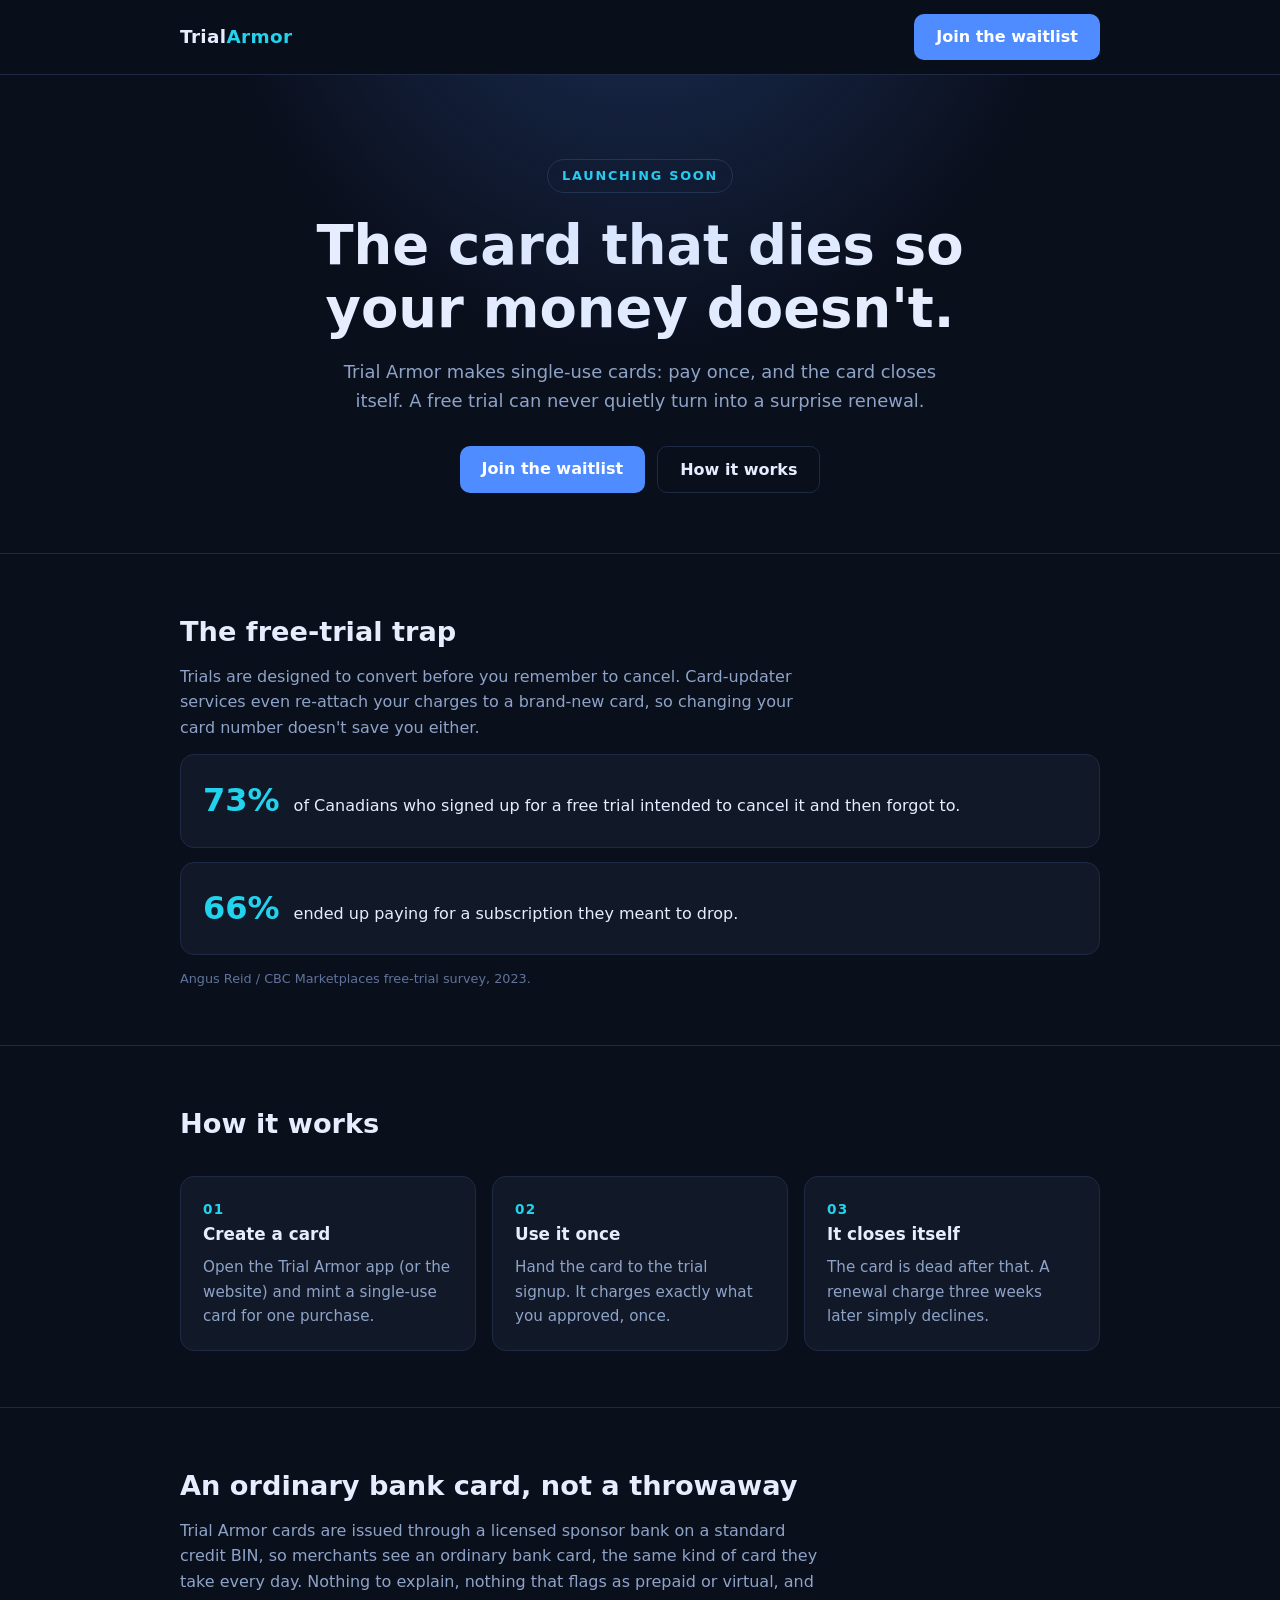
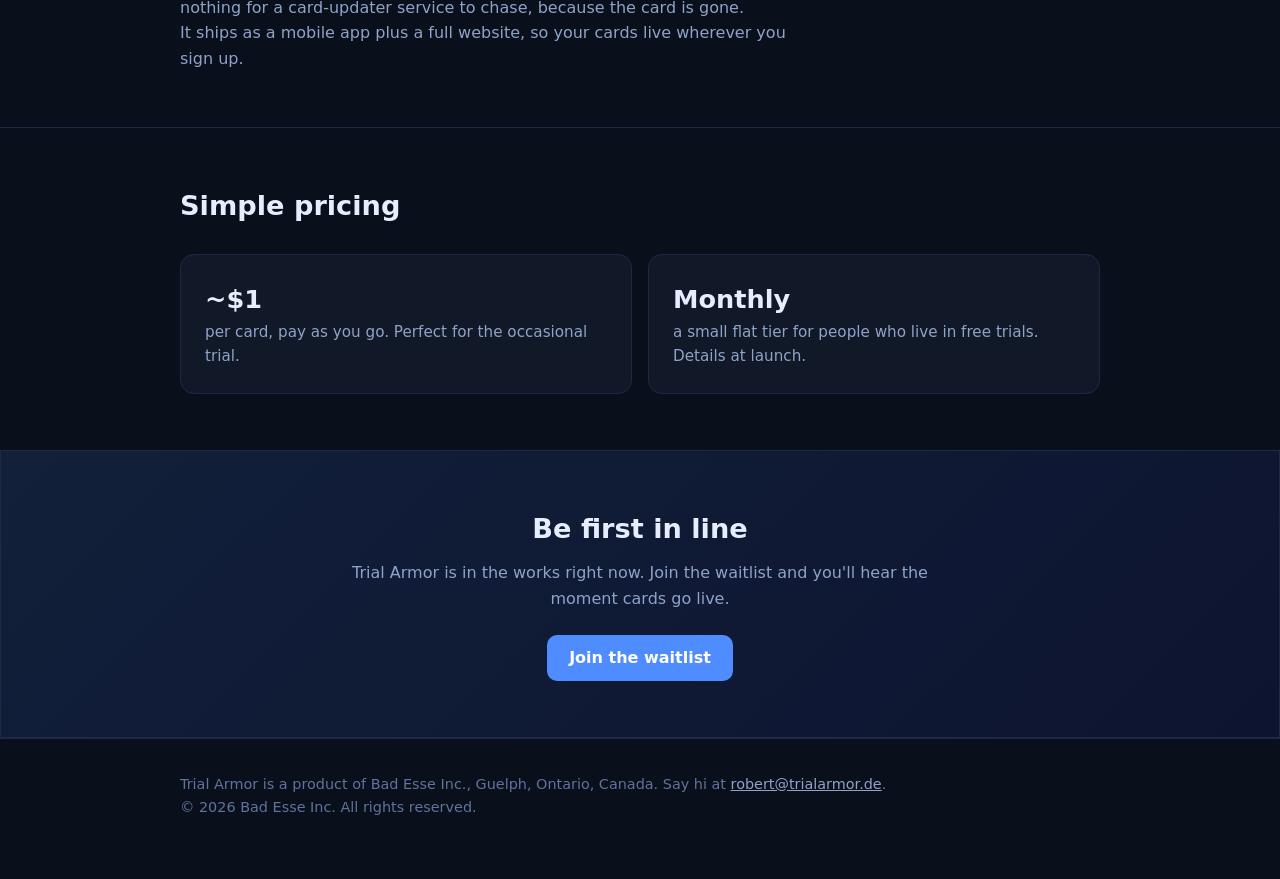
==== index.html @ 146fc326 "Trial Armor landing page" ====
<!doctype html>
<html lang="en">
<head>
<meta charset="utf-8">
<meta name="viewport" content="width=device-width, initial-scale=1">
<title>Trial Armor, the card that dies so your money doesn't</title>
<meta name="description" content="Trial Armor issues single-use cards: pay once, then the card closes itself, so a free trial never turns into a surprise renewal.">
<link rel="icon" href="data:image/svg+xml,%3Csvg xmlns='http://www.w3.org/2000/svg' viewBox='0 0 100 100'%3E%3Ctext y='.9em' font-size='90'%3E🛡️%3C/text%3E%3C/svg%3E">
<style>
:root{--bg:#0a0f1c;--panel:#111827;--ink:#e5edff;--dim:#8ea3c8;--accent:#4f8cff;--accent2:#22d3ee;--line:#1e2a44}
*{box-sizing:border-box;margin:0;padding:0}
body{background:var(--bg);color:var(--ink);font-family:ui-sans-serif,system-ui,'Segoe UI',Roboto,Helvetica,Arial,sans-serif;line-height:1.6}
.wrap{max-width:960px;margin:0 auto;padding:0 20px}
header{position:sticky;top:0;background:rgba(10,15,28,.85);backdrop-filter:blur(8px);border-bottom:1px solid var(--line)}
nav{display:flex;align-items:center;justify-content:space-between;padding:14px 0}
.logo{font-weight:800;font-size:1.15rem;letter-spacing:.02em}
.logo span{color:var(--accent2)}
.btn{display:inline-block;background:var(--accent);color:#fff;text-decoration:none;font-weight:700;padding:10px 22px;border-radius:10px;border:0;font-size:1rem;cursor:pointer}
.btn:hover{filter:brightness(1.1)}
.btn.ghost{background:transparent;border:1px solid var(--line);color:var(--ink)}
.hero{padding:84px 0 60px;text-align:center;position:relative;overflow:hidden}
.hero:before{content:'';position:absolute;inset:-40% 0 auto;height:520px;background:radial-gradient(ellipse at 50% 0%,rgba(79,140,255,.28),transparent 65%);pointer-events:none}
.badge{display:inline-block;border:1px solid var(--line);color:var(--accent2);font-size:.8rem;font-weight:700;letter-spacing:.14em;text-transform:uppercase;padding:6px 14px;border-radius:999px;margin-bottom:22px}
h1{font-size:clamp(2rem,5.5vw,3.4rem);line-height:1.15;font-weight:800;max-width:720px;margin:0 auto 18px}
.hero p.sub{color:var(--dim);font-size:1.12rem;max-width:620px;margin:0 auto 30px}
.cta-row{display:flex;gap:12px;justify-content:center;flex-wrap:wrap}
section{padding:56px 0;border-top:1px solid var(--line)}
h2{font-size:1.7rem;font-weight:800;margin-bottom:10px}
.lede{color:var(--dim);max-width:640px}
.grid{display:grid;gap:16px;margin-top:30px}
@media(min-width:720px){.grid.c3{grid-template-columns:repeat(3,1fr)}}
.card{background:var(--panel);border:1px solid var(--line);border-radius:14px;padding:22px}
.card h3{font-size:1.05rem;margin-bottom:8px}
.card .n{color:var(--accent2);font-weight:800;font-size:.85rem;letter-spacing:.1em}
.card p{color:var(--dim);font-size:.95rem}
.stat{display:flex;gap:14px;align-items:baseline;background:var(--panel);border:1px solid var(--line);border-radius:14px;padding:20px 22px;margin-top:14px}
.stat b{font-size:2rem;color:var(--accent2);white-space:nowrap}
.src{color:#5f739c;font-size:.8rem;margin-top:14px}
.price-row{display:flex;gap:16px;flex-wrap:wrap;margin-top:26px}
.price{flex:1;min-width:240px;background:var(--panel);border:1px solid var(--line);border-radius:14px;padding:24px}
.price b{font-size:1.6rem}
.price p{color:var(--dim);font-size:.95rem}
.final{background:linear-gradient(135deg,#12203a,#0d1430);border:1px solid var(--line)}
footer{padding:34px 0 60px;color:#5f739c;font-size:.9rem;border-top:1px solid var(--line)}
footer a{color:var(--dim)}
</style>
</head>
<body>
<header><div class="wrap"><nav>
<div class="logo">Trial<span>Armor</span></div>
<a class="btn" href="mailto:hello@trialarmor.de?subject=Waitlist">Join the waitlist</a>
</nav></div></header>

<div class="hero wrap">
<div class="badge">Launching soon</div>
<h1>The card that dies so your money doesn't.</h1>
<p class="sub">Trial Armor makes single-use cards: pay once, and the card closes itself. A free trial can never quietly turn into a surprise renewal.</p>
<div class="cta-row">
<a class="btn" href="mailto:hello@trialarmor.de?subject=Waitlist">Join the waitlist</a>
<a class="btn ghost" href="#how">How it works</a>
</div>
</div>

<section><div class="wrap">
<h2>The free-trial trap</h2>
<p class="lede">Trials are designed to convert before you remember to cancel. Card-updater services even re-attach your charges to a brand-new card, so changing your card number doesn't save you either.</p>
<div class="stat"><b>73%</b><span>of Canadians who signed up for a free trial intended to cancel it and then forgot to.</span></div>
<div class="stat"><b>66%</b><span>ended up paying for a subscription they meant to drop.</span></div>
<p class="src">Angus Reid / CBC Marketplaces free-trial survey, 2023.</p>
</div></section>

<section id="how"><div class="wrap">
<h2>How it works</h2>
<div class="grid c3">
<div class="card"><div class="n">01</div><h3>Create a card</h3><p>Open the Trial Armor app (or the website) and mint a single-use card for one purchase.</p></div>
<div class="card"><div class="n">02</div><h3>Use it once</h3><p>Hand the card to the trial signup. It charges exactly what you approved, once.</p></div>
<div class="card"><div class="n">03</div><h3>It closes itself</h3><p>The card is dead after that. A renewal charge three weeks later simply declines.</p></div>
</div>
</div></section>

<section><div class="wrap">
<h2>An ordinary bank card, not a throwaway</h2>
<p class="lede">Trial Armor cards are issued through a licensed sponsor bank on a standard credit BIN, so merchants see an ordinary bank card, the same kind of card they take every day. Nothing to explain, nothing that flags as prepaid or virtual, and nothing for a card-updater service to chase, because the card is gone.</p>
<p class="lede">It ships as a mobile app plus a full website, so your cards live wherever you sign up.</p>
</div></section>

<section><div class="wrap">
<h2>Simple pricing</h2>
<div class="price-row">
<div class="price"><b>~$1</b><p>per card, pay as you go. Perfect for the occasional trial.</p></div>
<div class="price"><b>Monthly</b><p>a small flat tier for people who live in free trials. Details at launch.</p></div>
</div>
</div></section>

<section class="final"><div class="wrap" style="text-align:center">
<h2>Be first in line</h2>
<p class="lede" style="margin:0 auto 24px">Trial Armor is in the works right now. Join the waitlist and you'll hear the moment cards go live.</p>
<a class="btn" href="mailto:hello@trialarmor.de?subject=Waitlist">Join the waitlist</a>
</div></section>

<footer><div class="wrap">
Trial Armor is a product of Bad Esse Inc., Guelph, Ontario, Canada. Say hi at <a href="mailto:robert@trialarmor.de">robert@trialarmor.de</a>.<br>
&copy; 2026 Bad Esse Inc. All rights reserved.
</div></footer>
</body>
</html>
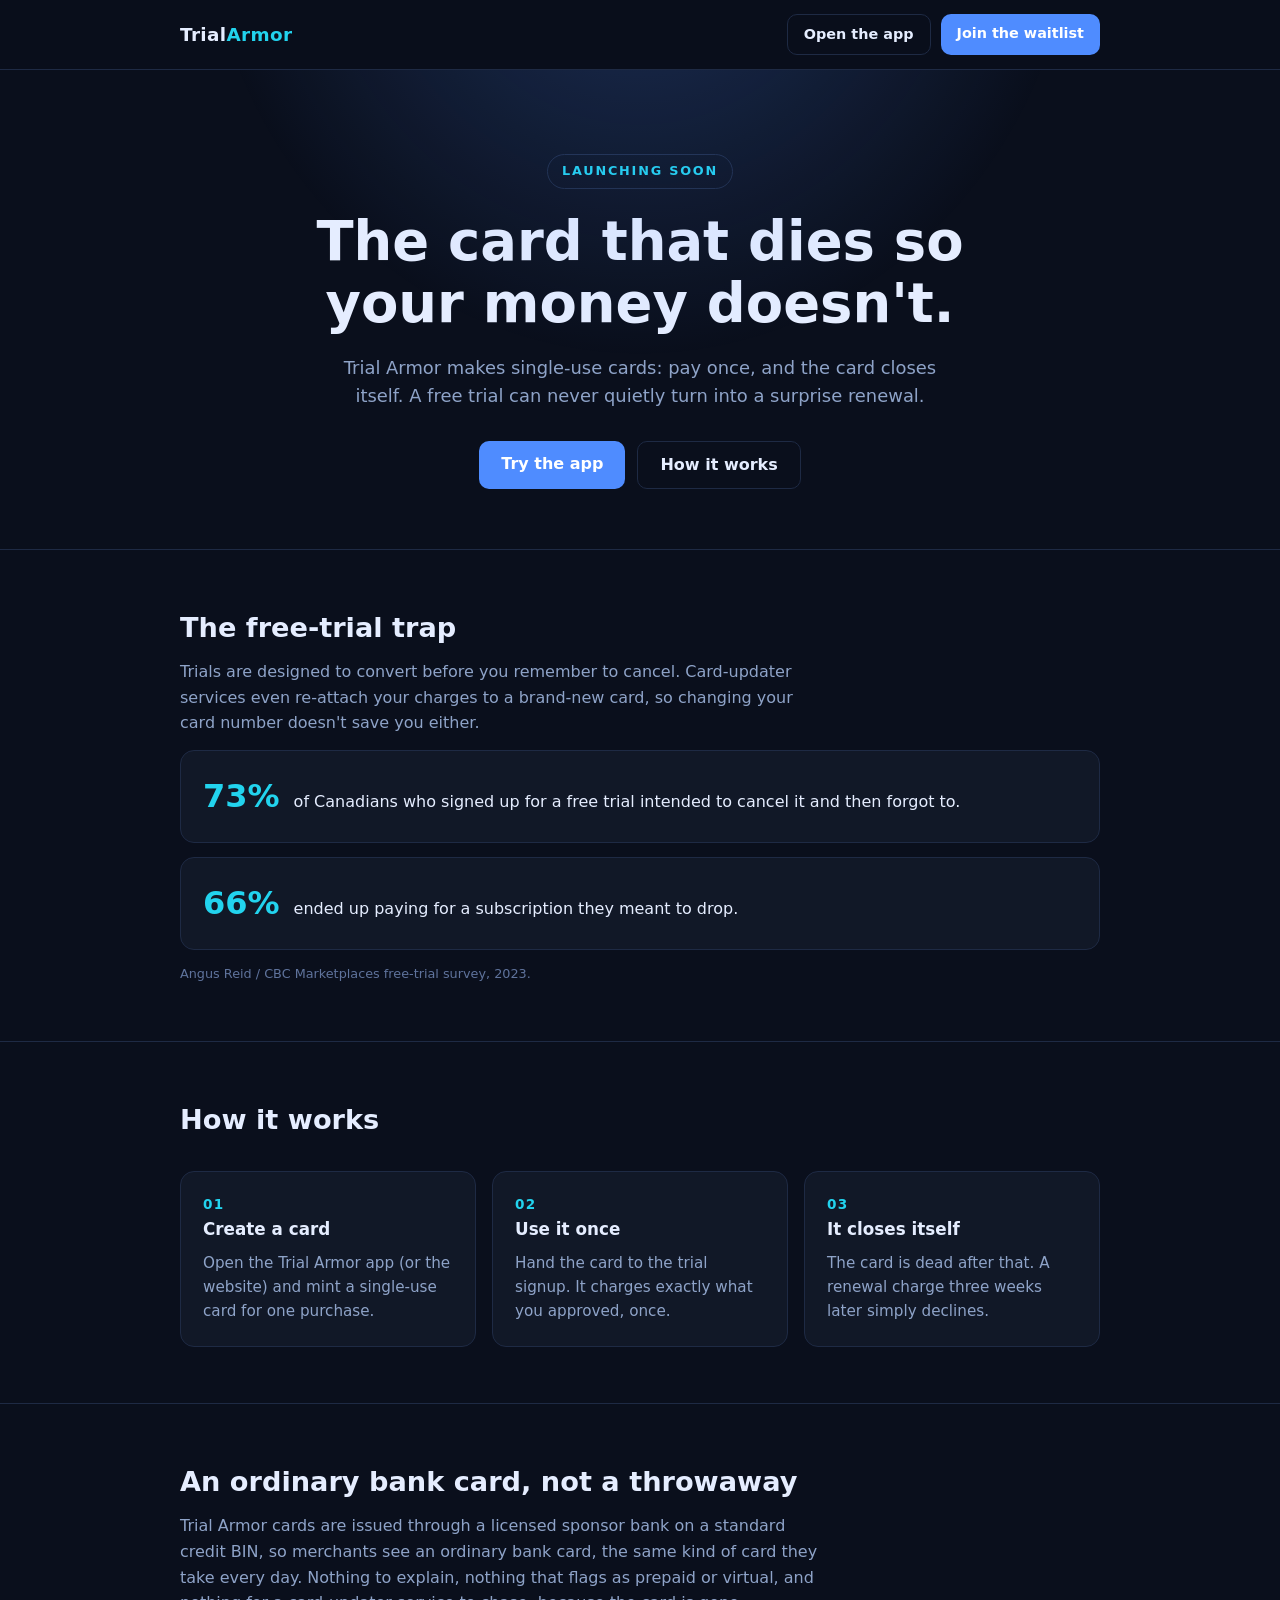
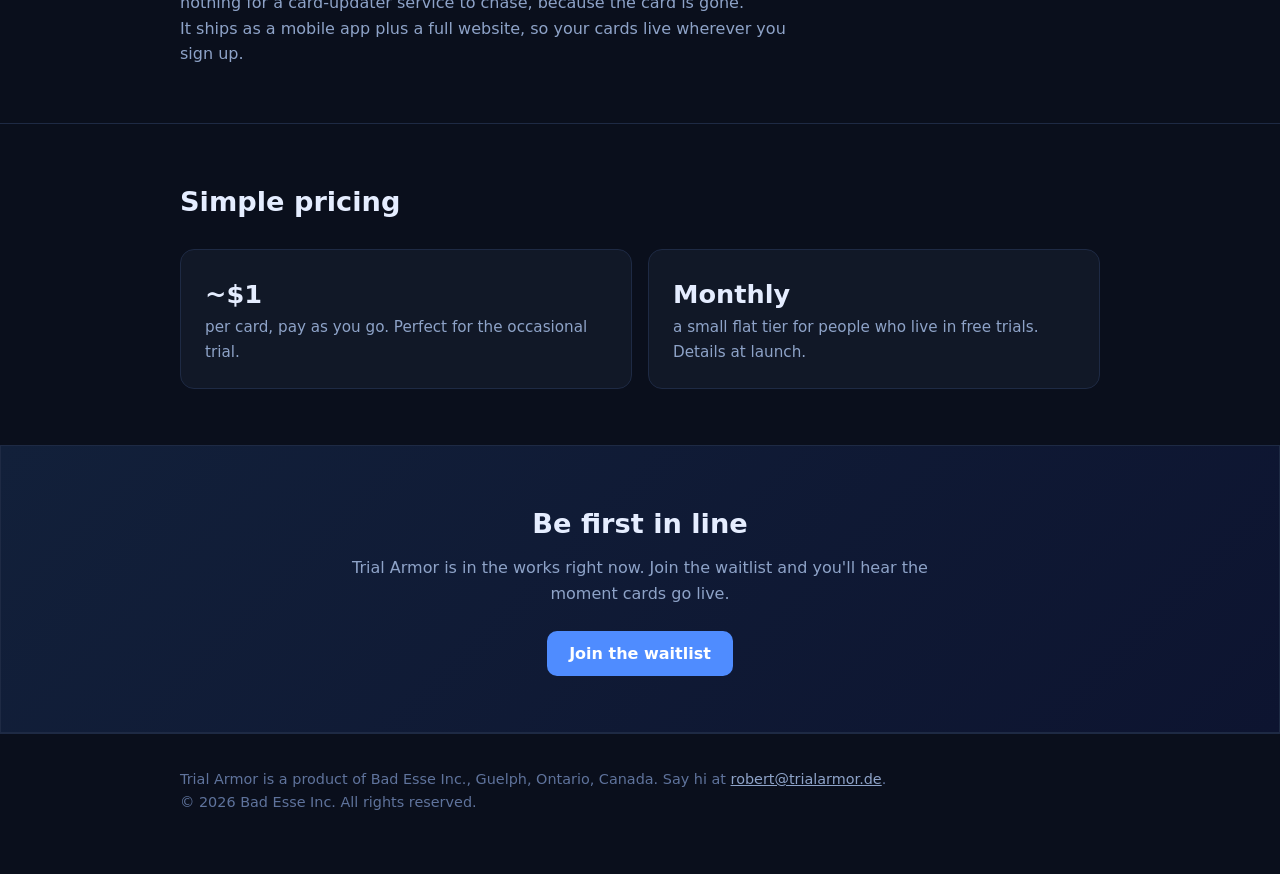
==== commit bb19f429: "Add /app and link it from the landing page" ====
--- a/index.html
+++ b/index.html
@@ -18,6 +18,7 @@
 .btn{display:inline-block;background:var(--accent);color:#fff;text-decoration:none;font-weight:700;padding:10px 22px;border-radius:10px;border:0;font-size:1rem;cursor:pointer}
 .btn:hover{filter:brightness(1.1)}
 .btn.ghost{background:transparent;border:1px solid var(--line);color:var(--ink)}
+.btn.small{padding:8px 16px;font-size:.9rem}
 .hero{padding:84px 0 60px;text-align:center;position:relative;overflow:hidden}
 .hero:before{content:'';position:absolute;inset:-40% 0 auto;height:520px;background:radial-gradient(ellipse at 50% 0%,rgba(79,140,255,.28),transparent 65%);pointer-events:none}
 .badge{display:inline-block;border:1px solid var(--line);color:var(--accent2);font-size:.8rem;font-weight:700;letter-spacing:.14em;text-transform:uppercase;padding:6px 14px;border-radius:999px;margin-bottom:22px}
@@ -48,7 +49,10 @@
 <body>
 <header><div class="wrap"><nav>
 <div class="logo">Trial<span>Armor</span></div>
-<a class="btn" href="mailto:hello@trialarmor.de?subject=Waitlist">Join the waitlist</a>
+<div style="display:flex;gap:10px">
+<a class="btn small ghost" href="/app/">Open the app</a>
+<a class="btn small" href="mailto:hello@trialarmor.de?subject=Waitlist">Join the waitlist</a>
+</div>
 </nav></div></header>
 
 <div class="hero wrap">
@@ -56,7 +60,7 @@
 <h1>The card that dies so your money doesn't.</h1>
 <p class="sub">Trial Armor makes single-use cards: pay once, and the card closes itself. A free trial can never quietly turn into a surprise renewal.</p>
 <div class="cta-row">
-<a class="btn" href="mailto:hello@trialarmor.de?subject=Waitlist">Join the waitlist</a>
+<a class="btn" href="/app/">Try the app</a>
 <a class="btn ghost" href="#how">How it works</a>
 </div>
 </div>
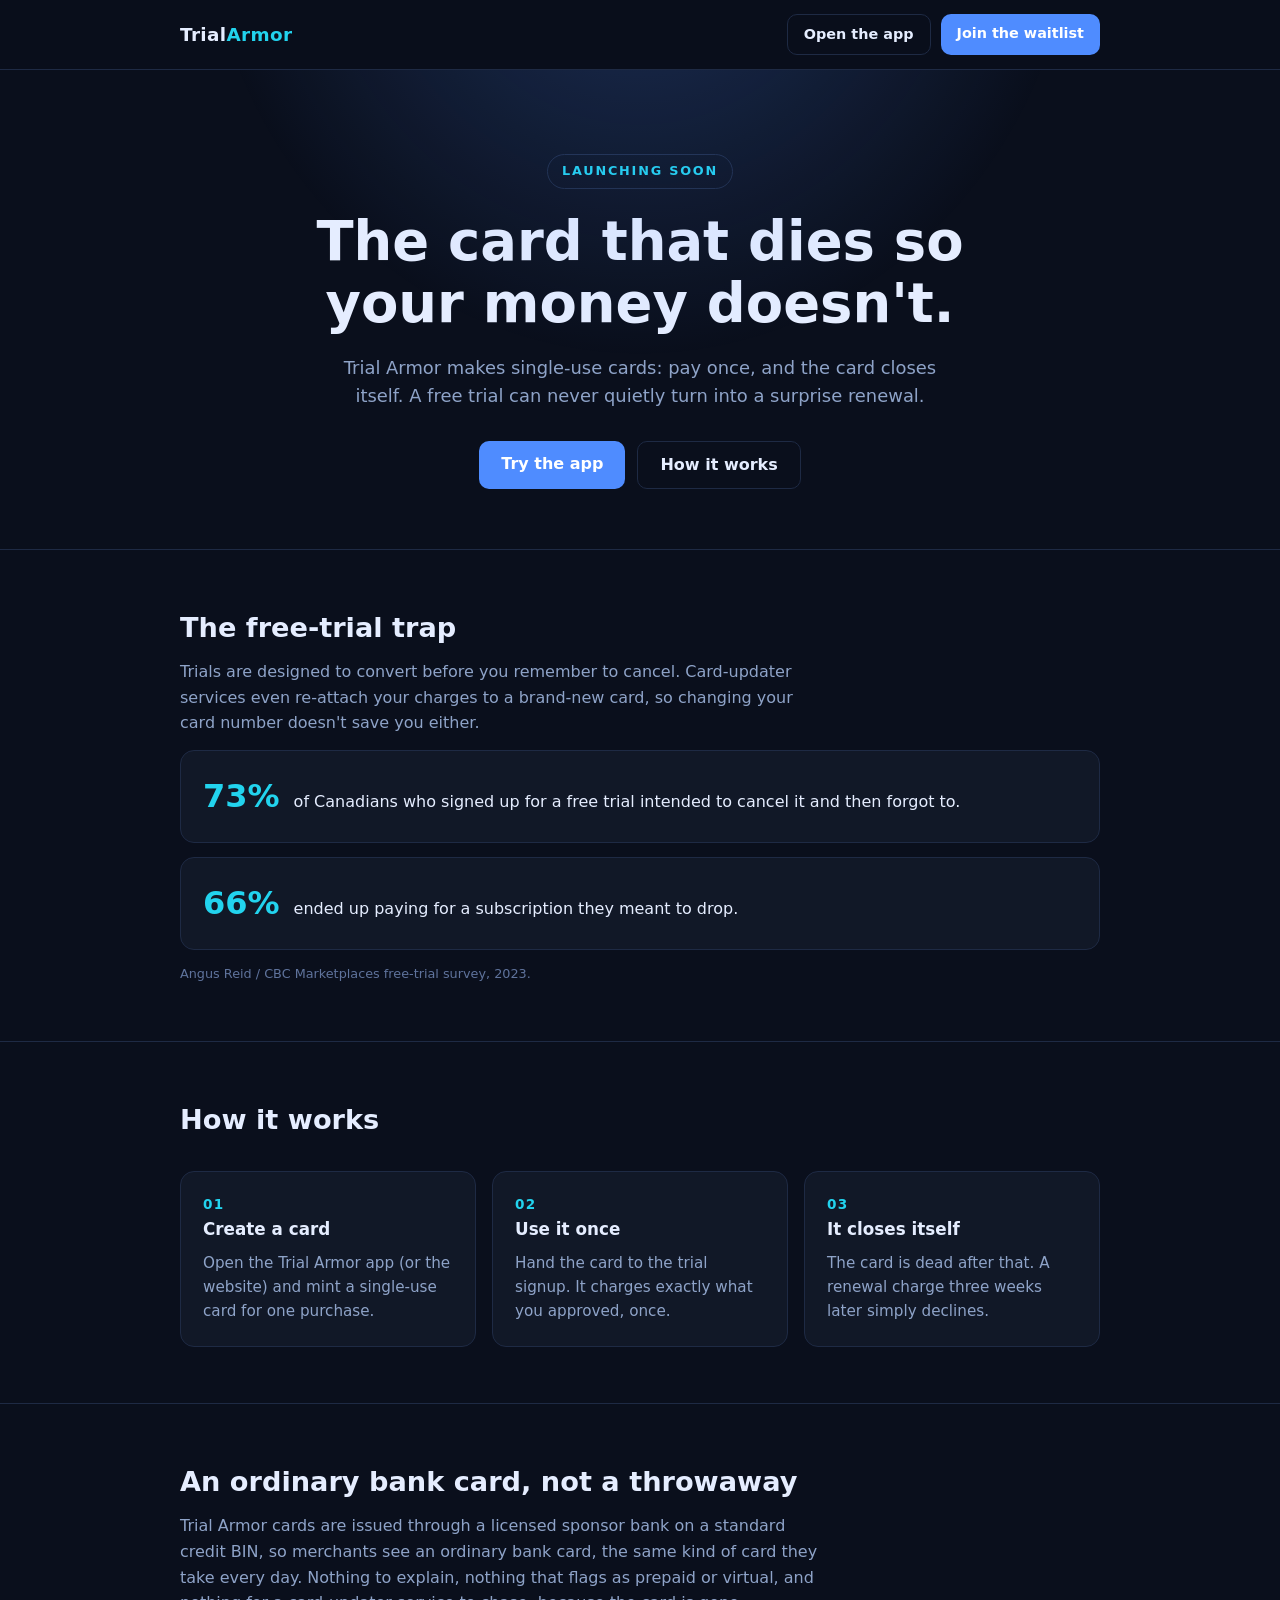
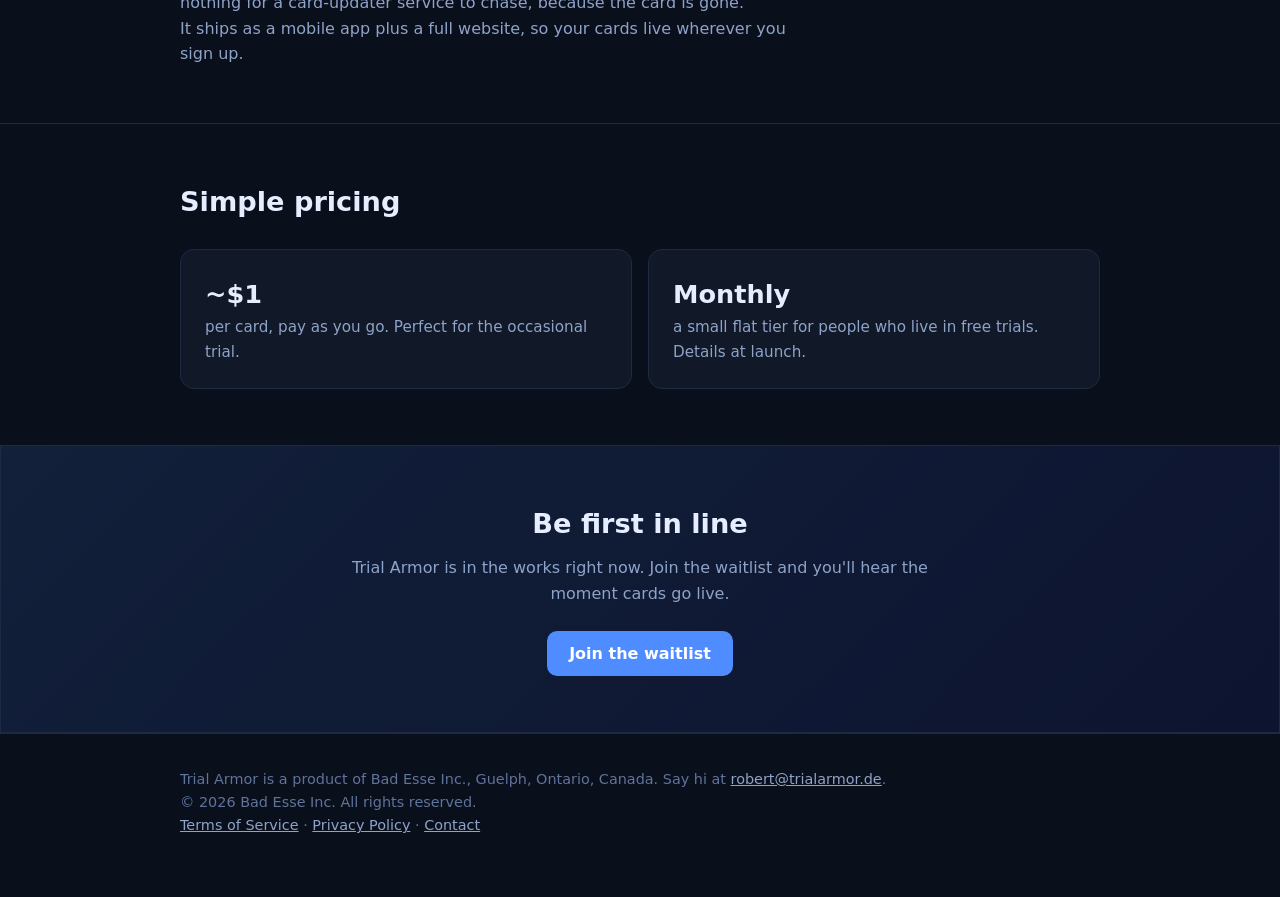
==== commit cf19280d: "Add Terms, Privacy and Contact links to the site footer" ====
--- a/index.html
+++ b/index.html
@@ -104,7 +104,8 @@
 
 <footer><div class="wrap">
 Trial Armor is a product of Bad Esse Inc., Guelph, Ontario, Canada. Say hi at <a href="mailto:robert@trialarmor.de">robert@trialarmor.de</a>.<br>
-&copy; 2026 Bad Esse Inc. All rights reserved.
+&copy; 2026 Bad Esse Inc. All rights reserved.<br>
+<a href="/terms.html">Terms of Service</a> &middot; <a href="/privacy.html">Privacy Policy</a> &middot; <a href="/contact.html">Contact</a>
 </div></footer>
 </body>
 </html>
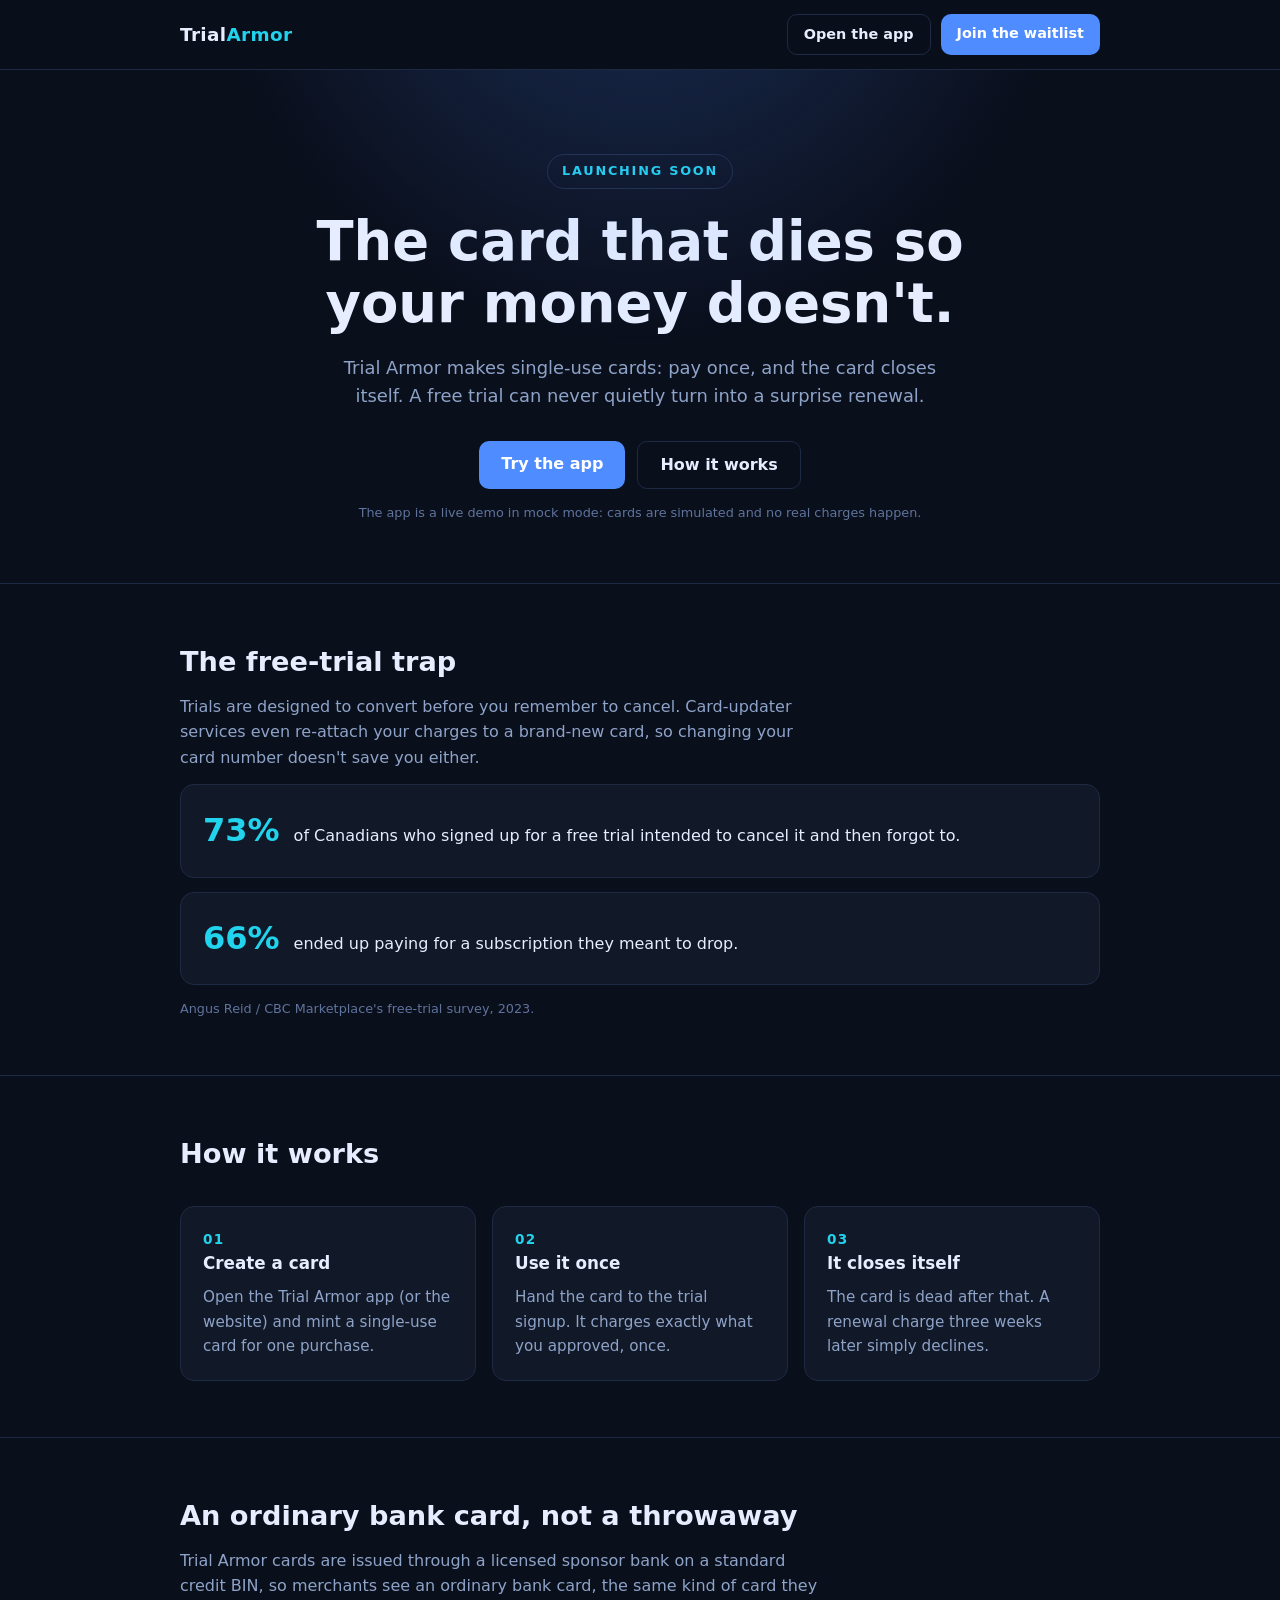
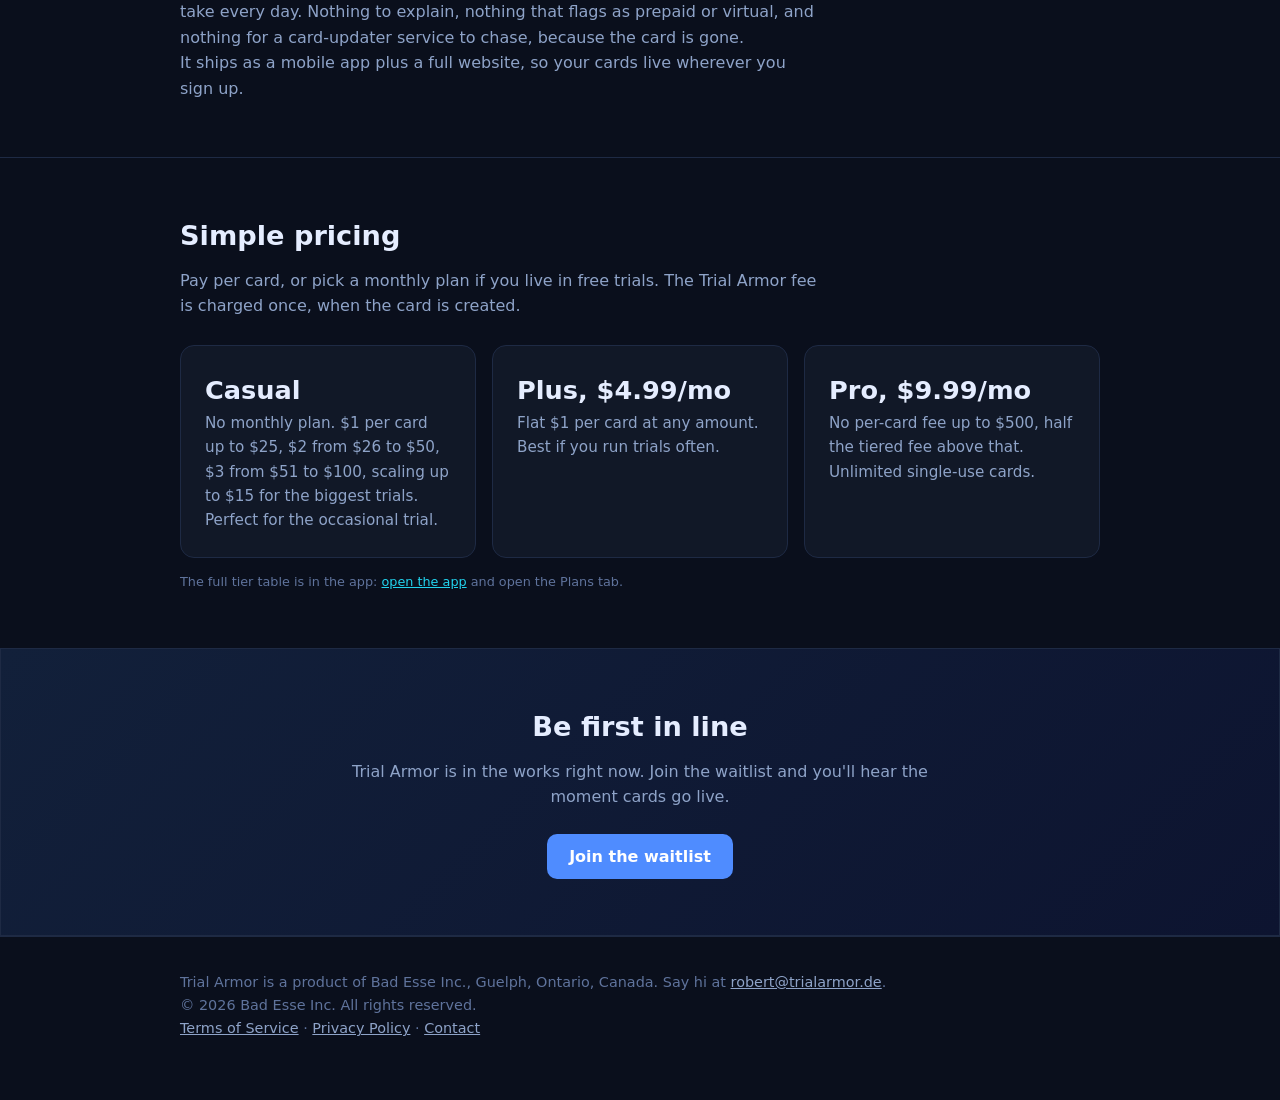
==== commit 31c8cebe: "Safe improvements: live pricing on landing, demo notice, app favicon/meta + site links, copy fix, RE" ====
--- a/index.html
+++ b/index.html
@@ -5,6 +5,13 @@
 <meta name="viewport" content="width=device-width, initial-scale=1">
 <title>Trial Armor, the card that dies so your money doesn't</title>
 <meta name="description" content="Trial Armor issues single-use cards: pay once, then the card closes itself, so a free trial never turns into a surprise renewal.">
+<meta property="og:title" content="Trial Armor, the card that dies so your money doesn't">
+<meta property="og:description" content="Single-use cards: pay once, then the card closes itself, so a free trial never turns into a surprise renewal.">
+<meta property="og:url" content="https://trialarmor.de/">
+<meta property="og:type" content="website">
+<meta property="og:site_name" content="Trial Armor">
+<meta name="twitter:card" content="summary">
+<meta name="theme-color" content="#0a0f1c">
 <link rel="icon" href="data:image/svg+xml,%3Csvg xmlns='http://www.w3.org/2000/svg' viewBox='0 0 100 100'%3E%3Ctext y='.9em' font-size='90'%3E🛡️%3C/text%3E%3C/svg%3E">
 <style>
 :root{--bg:#0a0f1c;--panel:#111827;--ink:#e5edff;--dim:#8ea3c8;--accent:#4f8cff;--accent2:#22d3ee;--line:#1e2a44}
@@ -37,6 +44,7 @@
 .stat{display:flex;gap:14px;align-items:baseline;background:var(--panel);border:1px solid var(--line);border-radius:14px;padding:20px 22px;margin-top:14px}
 .stat b{font-size:2rem;color:var(--accent2);white-space:nowrap}
 .src{color:#5f739c;font-size:.8rem;margin-top:14px}
+.src a{color:var(--accent2)}
 .price-row{display:flex;gap:16px;flex-wrap:wrap;margin-top:26px}
 .price{flex:1;min-width:240px;background:var(--panel);border:1px solid var(--line);border-radius:14px;padding:24px}
 .price b{font-size:1.6rem}
@@ -63,6 +71,7 @@
 <a class="btn" href="/app/">Try the app</a>
 <a class="btn ghost" href="#how">How it works</a>
 </div>
+<p class="src">The app is a live demo in mock mode: cards are simulated and no real charges happen.</p>
 </div>
 
 <section><div class="wrap">
@@ -70,7 +79,7 @@
 <p class="lede">Trials are designed to convert before you remember to cancel. Card-updater services even re-attach your charges to a brand-new card, so changing your card number doesn't save you either.</p>
 <div class="stat"><b>73%</b><span>of Canadians who signed up for a free trial intended to cancel it and then forgot to.</span></div>
 <div class="stat"><b>66%</b><span>ended up paying for a subscription they meant to drop.</span></div>
-<p class="src">Angus Reid / CBC Marketplaces free-trial survey, 2023.</p>
+<p class="src">Angus Reid / CBC Marketplace's free-trial survey, 2023.</p>
 </div></section>
 
 <section id="how"><div class="wrap">
@@ -90,10 +99,13 @@
 
 <section><div class="wrap">
 <h2>Simple pricing</h2>
+<p class="lede">Pay per card, or pick a monthly plan if you live in free trials. The Trial Armor fee is charged once, when the card is created.</p>
 <div class="price-row">
-<div class="price"><b>~$1</b><p>per card, pay as you go. Perfect for the occasional trial.</p></div>
-<div class="price"><b>Monthly</b><p>a small flat tier for people who live in free trials. Details at launch.</p></div>
+<div class="price"><b>Casual</b><p>No monthly plan. $1 per card up to $25, $2 from $26 to $50, $3 from $51 to $100, scaling up to $15 for the biggest trials. Perfect for the occasional trial.</p></div>
+<div class="price"><b>Plus, $4.99/mo</b><p>Flat $1 per card at any amount. Best if you run trials often.</p></div>
+<div class="price"><b>Pro, $9.99/mo</b><p>No per-card fee up to $500, half the tiered fee above that. Unlimited single-use cards.</p></div>
 </div>
+<p class="src">The full tier table is in the app: <a href="/app/">open the app</a> and open the Plans tab.</p>
 </div></section>
 
 <section class="final"><div class="wrap" style="text-align:center">
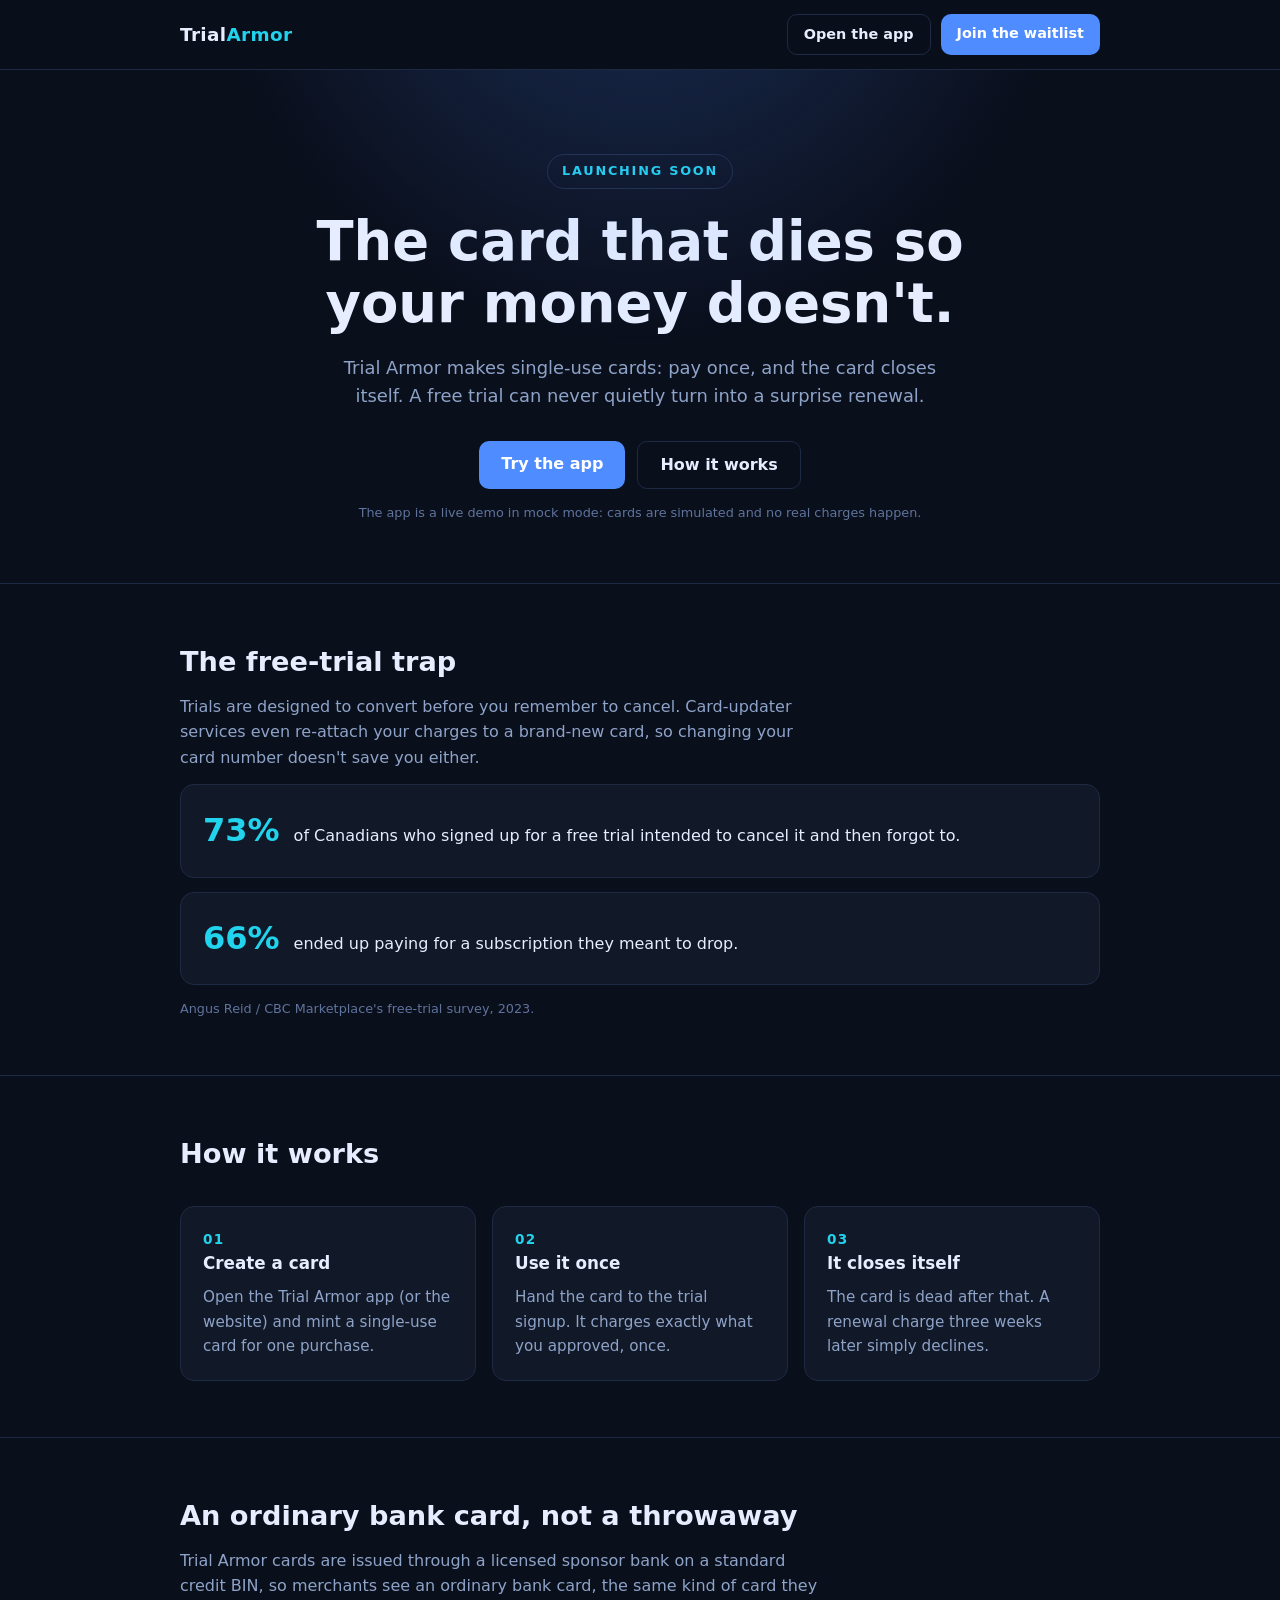
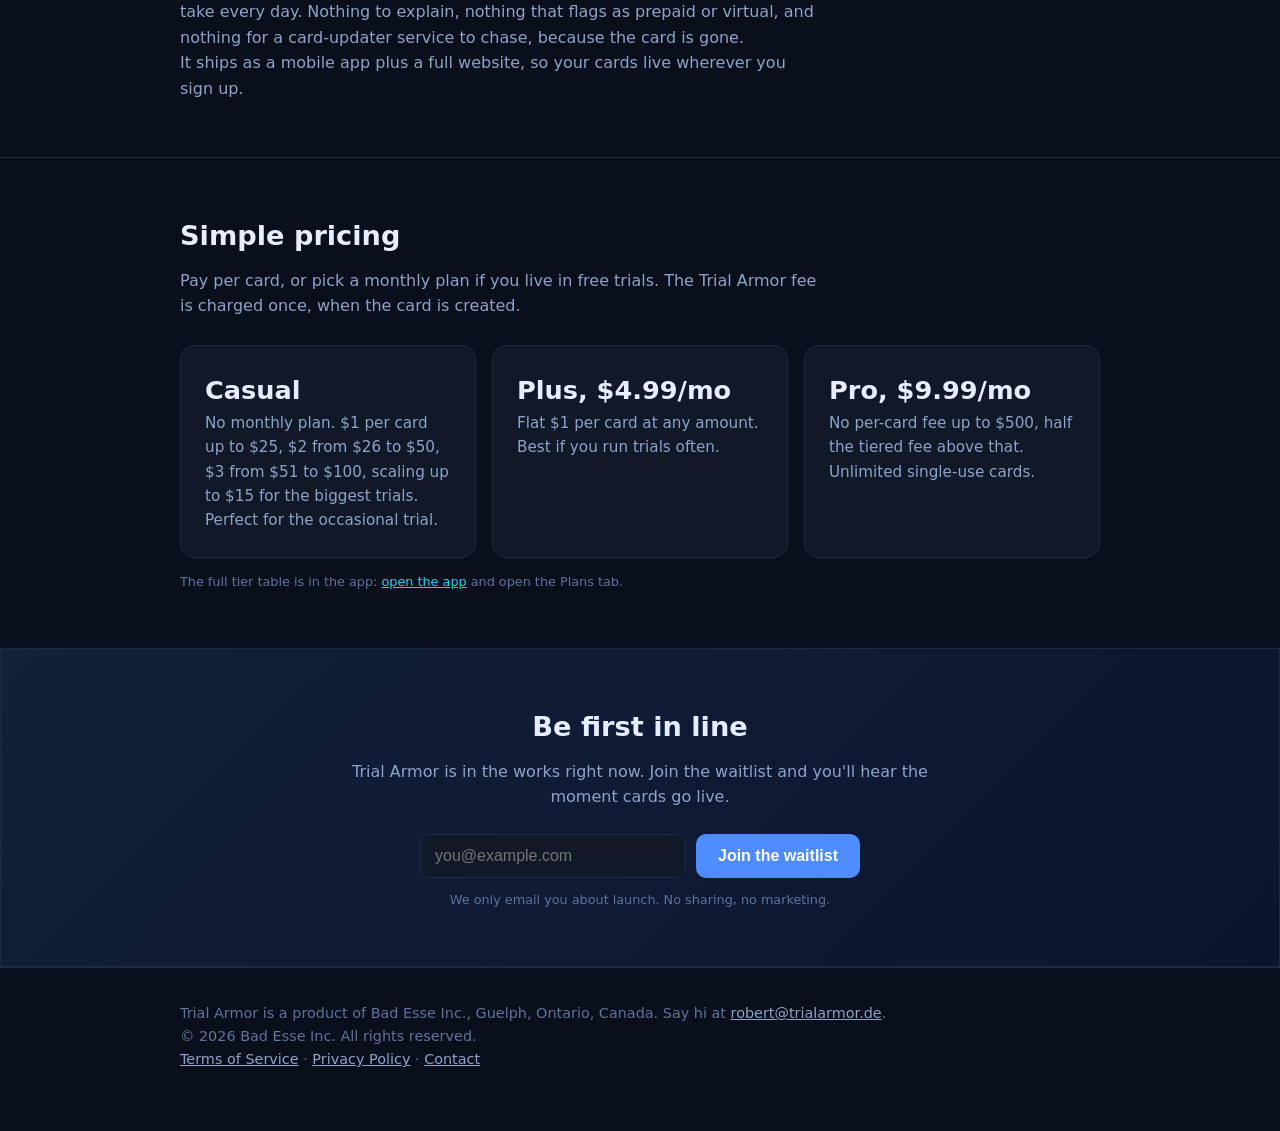
==== commit c7f37f06: "landing: real waitlist capture (insert-only table, mailto fallback), header CTA anchors to the form" ====
--- a/index.html
+++ b/index.html
@@ -59,7 +59,7 @@
 <div class="logo">Trial<span>Armor</span></div>
 <div style="display:flex;gap:10px">
 <a class="btn small ghost" href="/app/">Open the app</a>
-<a class="btn small" href="mailto:hello@trialarmor.de?subject=Waitlist">Join the waitlist</a>
+<a class="btn small" href="#waitlist">Join the waitlist</a>
 </div>
 </nav></div></header>
 
@@ -108,10 +108,15 @@
 <p class="src">The full tier table is in the app: <a href="/app/">open the app</a> and open the Plans tab.</p>
 </div></section>
 
-<section class="final"><div class="wrap" style="text-align:center">
+<section class="final" id="waitlist"><div class="wrap" style="text-align:center">
 <h2>Be first in line</h2>
 <p class="lede" style="margin:0 auto 24px">Trial Armor is in the works right now. Join the waitlist and you'll hear the moment cards go live.</p>
-<a class="btn" href="mailto:hello@trialarmor.de?subject=Waitlist">Join the waitlist</a>
+<form id="wl_form" style="margin:0 auto;max-width:440px;display:flex;gap:10px" action="javascript:void(0)">
+<input id="wl_email" type="email" required placeholder="you@example.com" aria-label="Your email address" style="flex:1;background:var(--panel);border:1px solid var(--line);border-radius:10px;color:var(--ink);padding:12px 14px;font-size:1rem">
+<button class="btn" type="submit">Join the waitlist</button>
+</form>
+<p id="wl_msg" class="lede" style="margin:12px auto 0;font-size:.95rem" role="status"></p>
+<p class="src" style="margin-top:8px">We only email you about launch. No sharing, no marketing.</p>
 </div></section>
 
 <footer><div class="wrap">
@@ -119,5 +124,24 @@
 &copy; 2026 Bad Esse Inc. All rights reserved.<br>
 <a href="/terms.html">Terms of Service</a> &middot; <a href="/privacy.html">Privacy Policy</a> &middot; <a href="/contact.html">Contact</a>
 </div></footer>
+<script>
+(function(){
+  var SB="https://ojxhqbtozjxurzztqxpb.supabase.co";
+  var KEY="eyJhbGciOiJIUzI1NiIsInR5cCI6IkpXVCJ9.eyJpc3MiOiJzdXBhYmFzZSIsInJlZiI6Im9qeGhxYnRvemp4dXJ6enRxeHBiIiwicm9sZSI6ImFub24iLCJpYXQiOjE3OTE5ODU1NTAsImV4cCI6MjEwNzU2MTU1MH0.PV-pHhxknw5Vy_J2UuXkY8PS4dNHVLiaPL3a8PSfZd4";
+  var f=document.getElementById("wl_form");
+  if(!f)return;
+  f.addEventListener("submit",function(e){
+    e.preventDefault();
+    var email=document.getElementById("wl_email").value.trim();
+    var msg=document.getElementById("wl_msg");
+    if(!email||email.indexOf("@")<1){msg.textContent="Enter a valid email address.";msg.style.color="#fca5a5";return}
+    msg.textContent="Adding you…";msg.style.color="var(--dim)";
+    fetch(SB+"/rest/v1/waitlist",{method:"POST",headers:{"apikey":KEY,"Authorization":"Bearer "+KEY,"Content-Type":"application/json","Prefer":"resolution=ignore-duplicates,return=minimal"},body:JSON.stringify([{email:email}])}).then(function(r){
+      if(r.status===201||r.status===200){msg.textContent="You're on the list. We'll email you when cards go live.";msg.style.color="#86efac";f.style.display="none";}
+      else{throw 0}
+    }).catch(function(){msg.innerHTML='Could not save that right now. Email <a href="mailto:hello@trialarmor.de?subject=Waitlist">hello@trialarmor.de</a> and we will add you by hand.';msg.style.color="#fca5a5";});
+  });
+})();
+</script>
 </body>
 </html>
